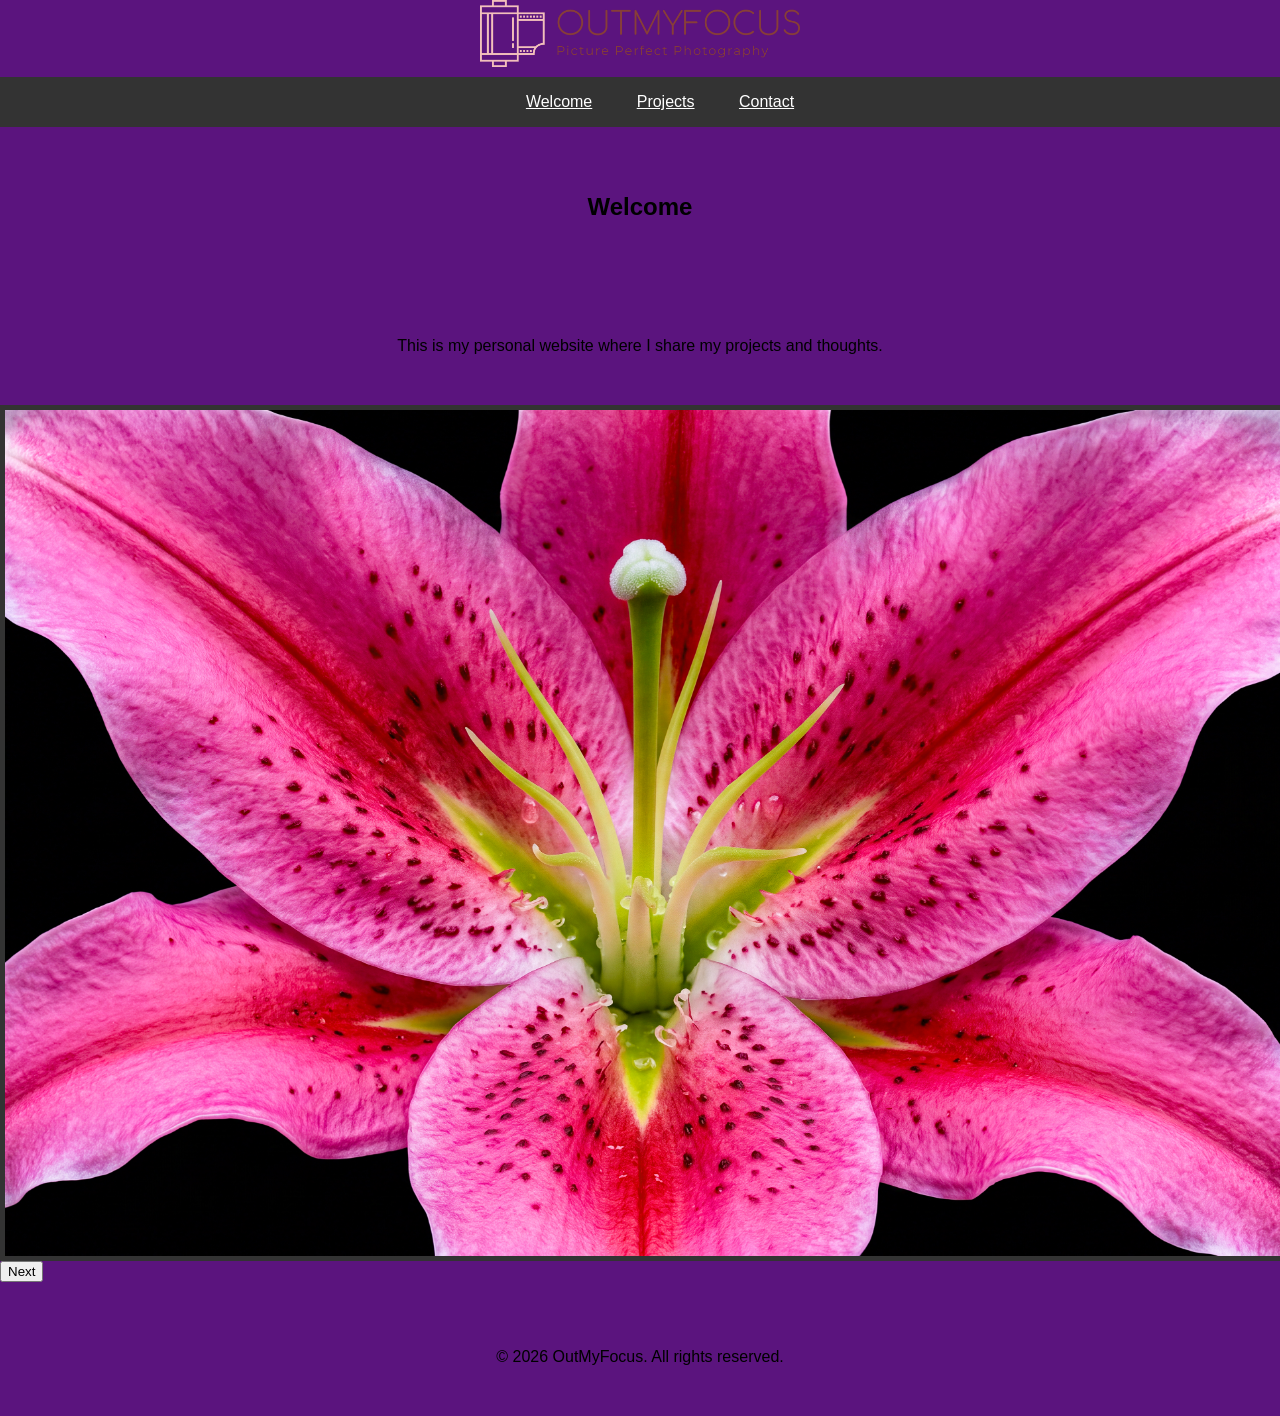
==== Personal Website Due October 26/index.html @ 93dcdf12 "Update personal website: tweak layout, add script features" ====
<!doctype html>
<html lang="en">
  <head>
    <script defer src="script.js"></script>
    <meta charset="UTF-8" />
    <meta name="viewport" content="width=device-width, initial-scale=1.0" />
    <title>OutMyFocus</title>
    <link rel="stylesheet" href="style.css" />
  </head>
  <body>
    <header>
      <section id="logo">
        <img src="logo.png" alt="OutMyFocus Logo" />
      </section>
      <nav id="navbar">
        <ol>
          <a href="#welcome">Welcome</a>
          <a href="#projects">Projects</a>
          <a href="#contact">Contact</a>
        </ol>
      </nav>
    </header>
    <main>
      <section id="welcome">
        <h1>Welcome</h1>
        <p>
          This is my personal website where I share my projects and thoughts.
        </p>
        <div id="Slideshow">
          <img src="slideshow/01.jpg" alt="Slideshow Image" />
          <button>Next</button>
        </div>
      </section>
      </div>
    </main>
    <footer>
      <p>&copy; 2026 OutMyFocus. All rights reserved.</p>
    </footer>
  </body>
</html>
---- Personal Website Due October 26/style.css ----
#logo img {
  height: auto;
  width: 25%;
  display: block;
  margin: 0 auto;
  padding-bottom: 10px;
  /* background-color: rgba(0, 0, 0, 0.233); */
}
#navbar {
  background-color: #333;
  overflow: hidden;
  display: block;
  margin: 0 auto;
  text-align: center;
}
#navbar a {
  float: none;
  color: #ffffff;
  text-align: center;
  padding: 14px 20px;
}
#navbar a:hover {
  background-color: #ddd;
  color: rgb(255, 0, 0);
  text-decoration: underline;
}
body {
  font-family: Arial, sans-serif;
  margin: 0;
  padding: 0;
  background-color: rgb(91, 20, 126);
}
#welcome h1,
p {
  text-align: center;
  padding: 50px;
  margin: 1rem 0rem 0rem;
}
#Slideshow img {
  width: 100%;
  height: auto;
  display: block;
  margin: auto;
  border: #333 solid 5px;
  border-image: auto 30% 30% 30% 30% round;
}
#slideshow button {
  display: block;
  margin: 20px auto;
  padding: 10px 20px;
  font-size: 16px;
  background-color: #333;
  color: #fff;
  border: none;
  cursor: pointer;
  position: absolute;
}
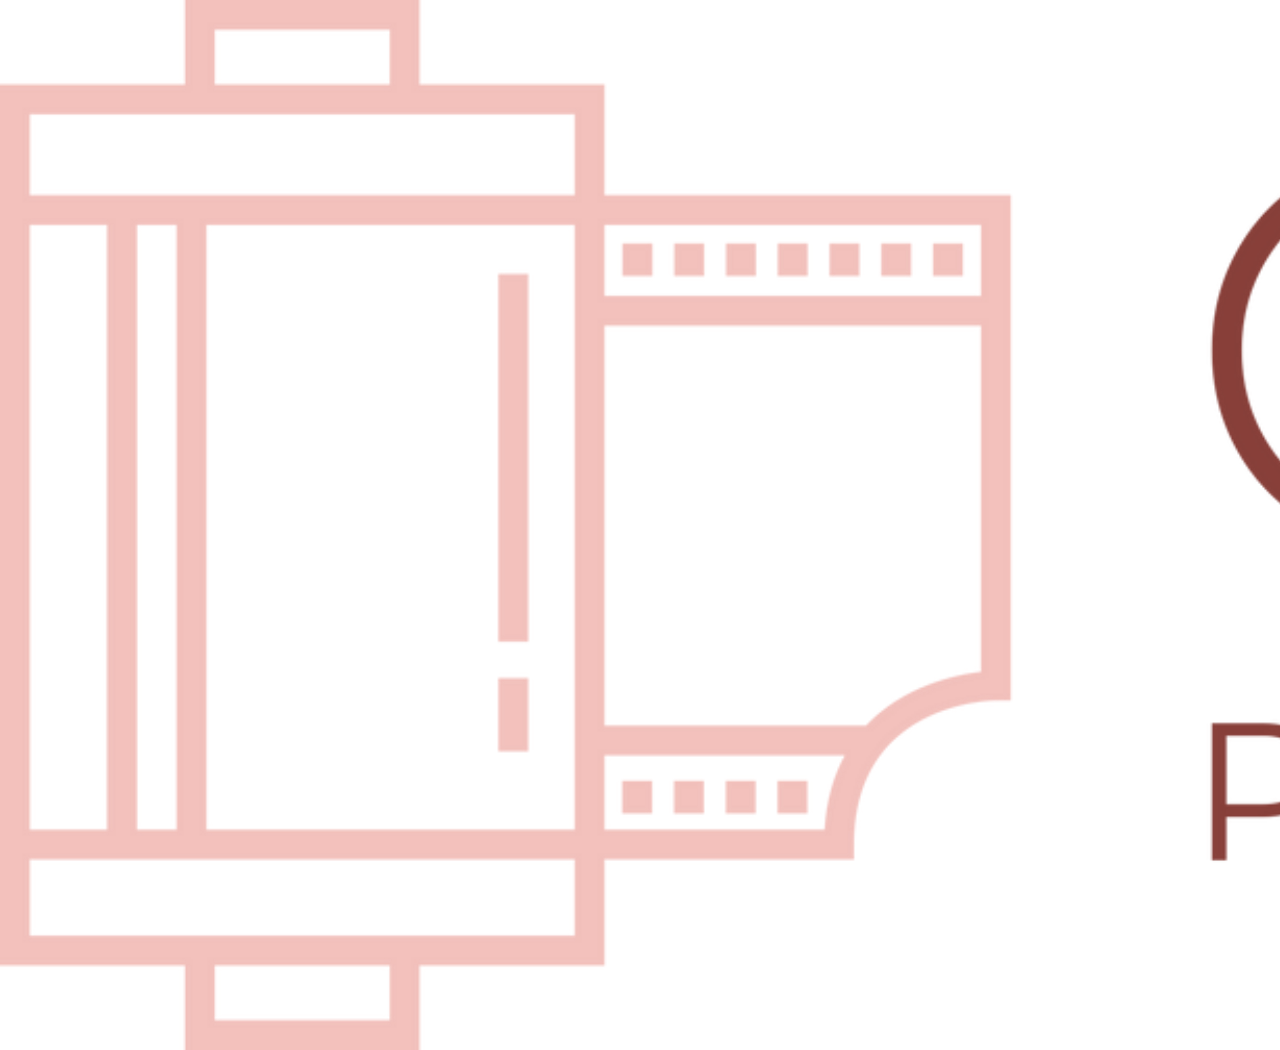
==== commit f67b30ed: "commit" ====
--- a/Personal Website Due October 26/index.html
+++ b/Personal Website Due October 26/index.html
@@ -1,40 +1,20 @@
 <!doctype html>
 <html lang="en">
   <head>
-    <script defer src="script.js"></script>
+    <link
+      href="https://cdn.jsdelivr.net/npm/bootstrap@5.3.0/dist/css/bootstrap.min.css"
+      rel="stylesheet"
+      integrity="sha384-9ndCyUaIbzAi2FUVXJi0CjmCapSmO7SnpJef0486qhLnuZ2cdeRhO02iuK6FUUVM"
+      crossorigin="anonymous" />
     <meta charset="UTF-8" />
     <meta name="viewport" content="width=device-width, initial-scale=1.0" />
     <title>OutMyFocus</title>
-    <link rel="stylesheet" href="style.css" />
   </head>
   <body>
     <header>
       <section id="logo">
         <img src="logo.png" alt="OutMyFocus Logo" />
       </section>
-      <nav id="navbar">
-        <ol>
-          <a href="#welcome">Welcome</a>
-          <a href="#projects">Projects</a>
-          <a href="#contact">Contact</a>
-        </ol>
-      </nav>
     </header>
-    <main>
-      <section id="welcome">
-        <h1>Welcome</h1>
-        <p>
-          This is my personal website where I share my projects and thoughts.
-        </p>
-        <div id="Slideshow">
-          <img src="slideshow/01.jpg" alt="Slideshow Image" />
-          <button>Next</button>
-        </div>
-      </section>
-      </div>
-    </main>
-    <footer>
-      <p>&copy; 2026 OutMyFocus. All rights reserved.</p>
-    </footer>
   </body>
 </html>
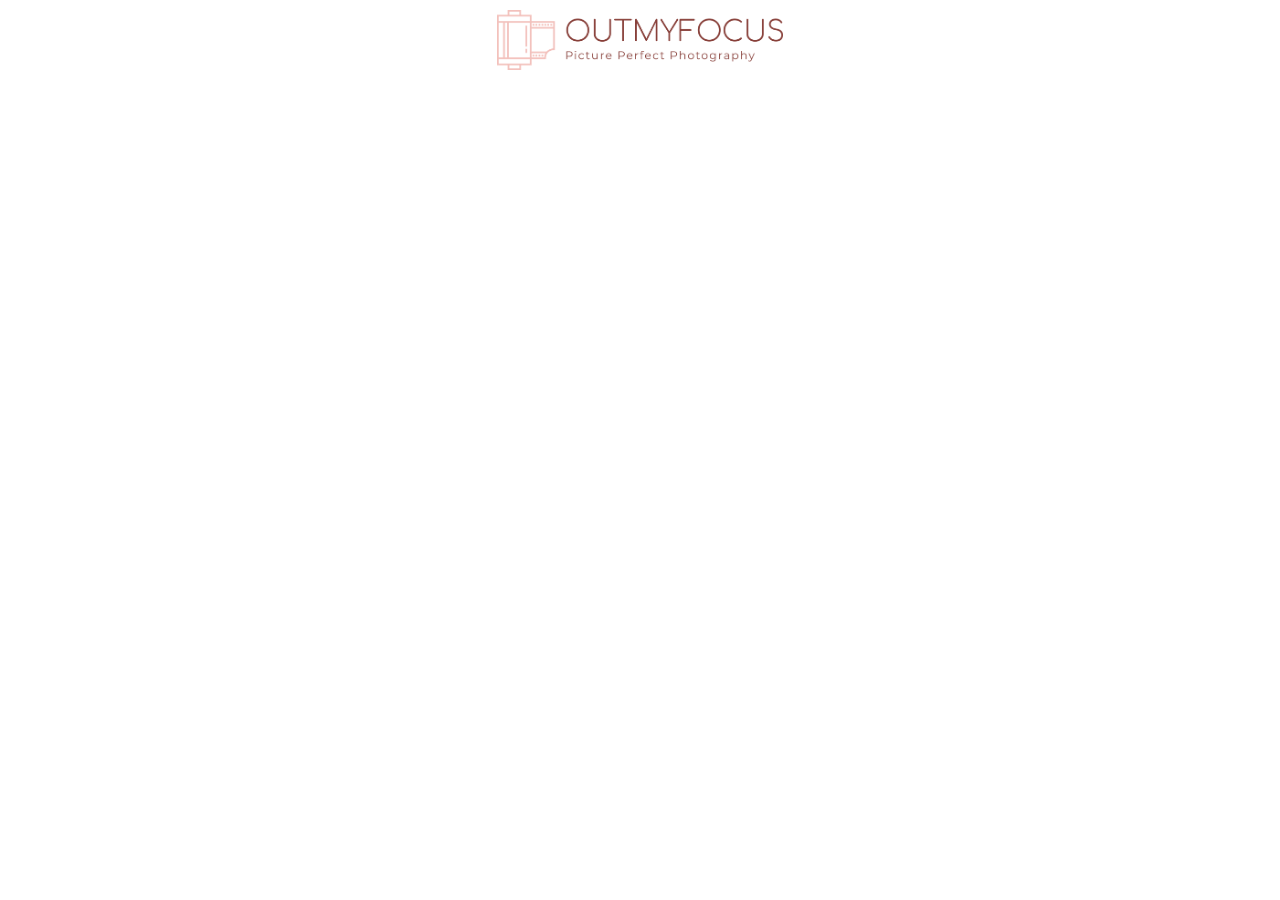
==== commit e7c9e5d3: "commit" ====
--- a/Personal Website Due October 26/index.html
+++ b/Personal Website Due October 26/index.html
@@ -6,6 +6,7 @@
       rel="stylesheet"
       integrity="sha384-9ndCyUaIbzAi2FUVXJi0CjmCapSmO7SnpJef0486qhLnuZ2cdeRhO02iuK6FUUVM"
       crossorigin="anonymous" />
+    <link rel="stylesheet" href="style.css" />
     <meta charset="UTF-8" />
     <meta name="viewport" content="width=device-width, initial-scale=1.0" />
     <title>OutMyFocus</title>
--- a/Personal Website Due October 26/style.css
+++ b/Personal Website Due October 26/style.css
@@ -0,0 +1,14 @@
+header {
+  display: flex;
+  align-items: center;
+  justify-content: center;
+  padding: 10px 20px;
+  background-color: #ffffff;
+  position: sticky;
+  top: 0;
+}
+
+#logo img {
+  height: 60px;
+  width: auto;
+}
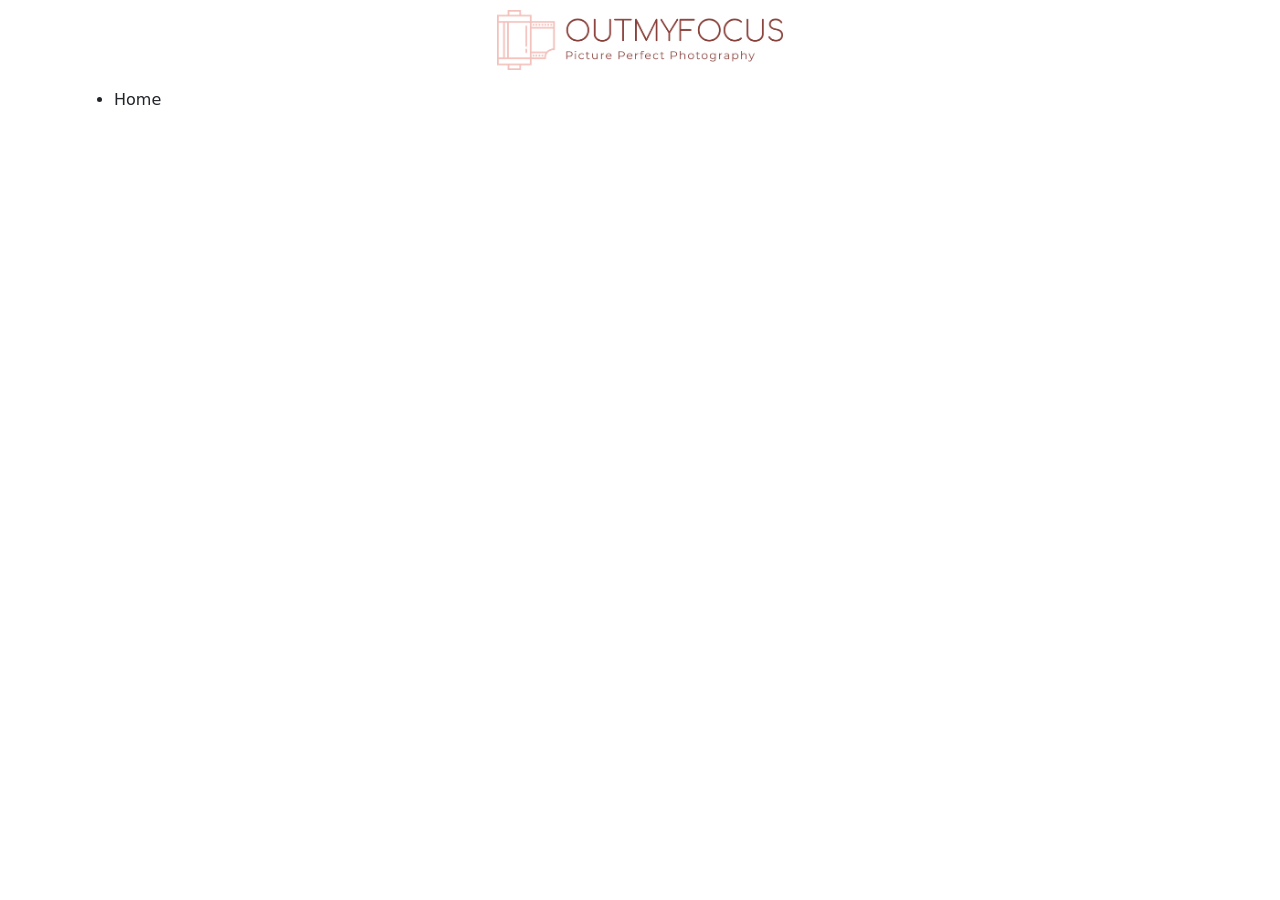
==== commit e541d832: "commit" ====
--- a/Personal Website Due October 26/index.html
+++ b/Personal Website Due October 26/index.html
@@ -2,6 +2,7 @@
 <html lang="en">
   <head>
     <link
+      defer
       href="https://cdn.jsdelivr.net/npm/bootstrap@5.3.0/dist/css/bootstrap.min.css"
       rel="stylesheet"
       integrity="sha384-9ndCyUaIbzAi2FUVXJi0CjmCapSmO7SnpJef0486qhLnuZ2cdeRhO02iuK6FUUVM"
@@ -17,5 +18,17 @@
         <img src="logo.png" alt="OutMyFocus Logo" />
       </section>
     </header>
+    <main>
+      <div class="container">
+        <nav class="navbar accordion sm:navbar">
+          <ul>
+            <li class="nav-item">
+              <a class="nav-link">Home</a>
+            </li>
+          </ul>
+        </nav>
+      </div>
+    </main>
+    <footer></footer>
   </body>
 </html>
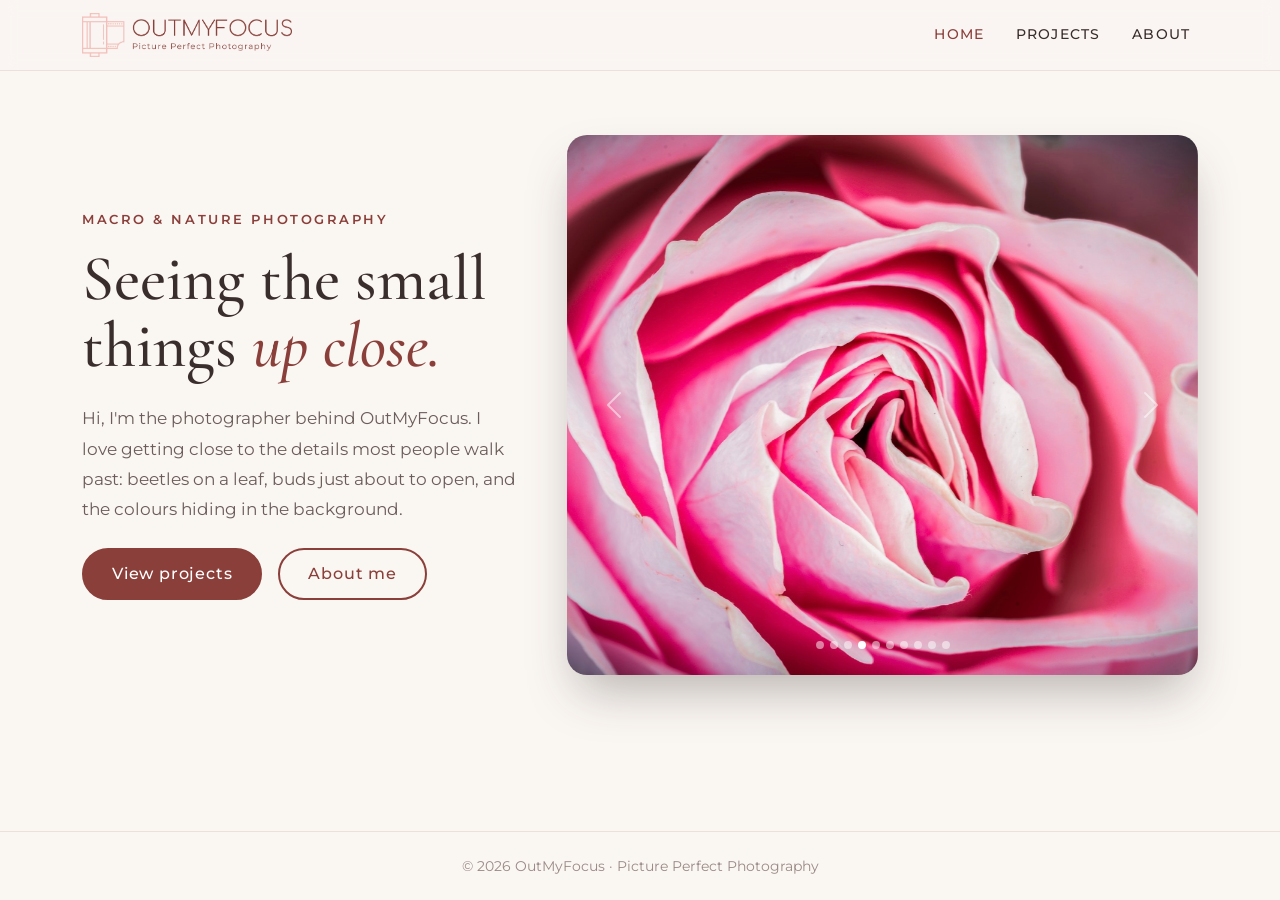
==== commit ead0ba1b: "commit" ====
--- a/Personal Website Due October 26/index.html
+++ b/Personal Website Due October 26/index.html
@@ -1,34 +1,154 @@
 <!doctype html>
 <html lang="en">
   <head>
+    <meta charset="UTF-8" />
+    <meta name="viewport" content="width=device-width, initial-scale=1.0" />
     <link
-      defer
       href="https://cdn.jsdelivr.net/npm/bootstrap@5.3.0/dist/css/bootstrap.min.css"
       rel="stylesheet"
       integrity="sha384-9ndCyUaIbzAi2FUVXJi0CjmCapSmO7SnpJef0486qhLnuZ2cdeRhO02iuK6FUUVM"
       crossorigin="anonymous" />
+    <link rel="preconnect" href="https://fonts.googleapis.com" />
+    <link rel="preconnect" href="https://fonts.gstatic.com" crossorigin />
+    <link
+      href="https://fonts.googleapis.com/css2?family=Cormorant+Garamond:ital,wght@0,500;1,500&family=Montserrat:wght@400;500;600&display=swap"
+      rel="stylesheet" />
     <link rel="stylesheet" href="style.css" />
-    <meta charset="UTF-8" />
-    <meta name="viewport" content="width=device-width, initial-scale=1.0" />
     <title>OutMyFocus</title>
+    <script
+      defer
+      src="https://cdn.jsdelivr.net/npm/bootstrap@5.3.0/dist/js/bootstrap.bundle.min.js"
+      integrity="sha384-geWF76RCwLtnZ8qwWowPQNguL3RmwHVBC9FhGdlKrxdiJJigb/j/68SIy3Te4Bkz"
+      crossorigin="anonymous"></script>
+    <script defer src="script.js"></script>
   </head>
   <body>
     <header>
-      <section id="logo">
-        <img src="logo.png" alt="OutMyFocus Logo" />
-      </section>
+      <nav class="navbar navbar-expand-md">
+        <div class="container">
+          <a class="navbar-brand" href="index.html">
+            <img class="logo" src="logo.png" alt="OutMyFocus Logo" />
+          </a>
+          <button
+            class="navbar-toggler"
+            type="button"
+            data-bs-toggle="collapse"
+            data-bs-target="#main-nav"
+            aria-controls="main-nav"
+            aria-expanded="false"
+            aria-label="Toggle navigation">
+            <span class="navbar-toggler-icon"></span>
+          </button>
+          <div class="collapse navbar-collapse" id="main-nav">
+            <ul class="navbar-nav ms-auto">
+              <li class="nav-item">
+                <a class="nav-link active" aria-current="page" href="index.html"
+                  >Home</a
+                >
+              </li>
+              <li class="nav-item">
+                <a class="nav-link" href="projects.html">Projects</a>
+              </li>
+              <li class="nav-item">
+                <a class="nav-link" href="#">About</a>
+              </li>
+            </ul>
+          </div>
+        </div>
+      </nav>
     </header>
-    <main>
-      <div class="container">
-        <nav class="navbar accordion sm:navbar">
-          <ul>
-            <li class="nav-item">
-              <a class="nav-link">Home</a>
-            </li>
-          </ul>
-        </nav>
+
+    <main class="container hero">
+      <div class="row align-items-center g-5">
+        <!-- Left: introduction -->
+        <div class="col-lg-5">
+          <p class="eyebrow">Macro &amp; Nature Photography</p>
+          <h1 id="title">Seeing the small things <em>up close.</em></h1>
+          <p class="intro">
+            Hi, I'm the photographer behind OutMyFocus. I love getting close to
+            the details most people walk past: beetles on a leaf, buds just
+            about to open, and the colours hiding in the background.
+          </p>
+          <div class="d-flex flex-wrap gap-3 mt-4">
+            <a class="btn btn-brand" href="projects.html">View projects</a>
+            <a class="btn btn-outline-brand" href="#">About me</a>
+          </div>
+        </div>
+
+        <!-- Right: slideshow -->
+        <div class="col-lg-7">
+          <div
+            id="slideshow"
+            class="carousel slide carousel-fade"
+            data-bs-ride="carousel"
+            data-bs-interval="4000">
+            <div class="carousel-indicators">
+              <button type="button" data-bs-target="#slideshow" data-bs-slide-to="0" class="active" aria-current="true" aria-label="Photo 1"></button>
+              <button type="button" data-bs-target="#slideshow" data-bs-slide-to="1" aria-label="Photo 2"></button>
+              <button type="button" data-bs-target="#slideshow" data-bs-slide-to="2" aria-label="Photo 3"></button>
+              <button type="button" data-bs-target="#slideshow" data-bs-slide-to="3" aria-label="Photo 4"></button>
+              <button type="button" data-bs-target="#slideshow" data-bs-slide-to="4" aria-label="Photo 5"></button>
+              <button type="button" data-bs-target="#slideshow" data-bs-slide-to="5" aria-label="Photo 6"></button>
+              <button type="button" data-bs-target="#slideshow" data-bs-slide-to="6" aria-label="Photo 7"></button>
+              <button type="button" data-bs-target="#slideshow" data-bs-slide-to="7" aria-label="Photo 8"></button>
+              <button type="button" data-bs-target="#slideshow" data-bs-slide-to="8" aria-label="Photo 9"></button>
+              <button type="button" data-bs-target="#slideshow" data-bs-slide-to="9" aria-label="Photo 10"></button>
+            </div>
+            <div class="carousel-inner">
+              <div class="carousel-item active">
+                <img src="slideshow/01.jpg" class="d-block w-100" alt="Photo 1" />
+              </div>
+              <div class="carousel-item">
+                <img src="slideshow/02.jpg" class="d-block w-100" alt="Photo 2" />
+              </div>
+              <div class="carousel-item">
+                <img src="slideshow/03.jpg" class="d-block w-100" alt="Photo 3" />
+              </div>
+              <div class="carousel-item">
+                <img src="slideshow/04.jpg" class="d-block w-100" alt="Photo 4" />
+              </div>
+              <div class="carousel-item">
+                <img src="slideshow/05.jpg" class="d-block w-100" alt="Photo 5" />
+              </div>
+              <div class="carousel-item">
+                <img src="slideshow/06.jpg" class="d-block w-100" alt="Photo 6" />
+              </div>
+              <div class="carousel-item">
+                <img src="slideshow/07.jpg" class="d-block w-100" alt="Photo 7" />
+              </div>
+              <div class="carousel-item">
+                <img src="slideshow/08.jpg" class="d-block w-100" alt="Photo 8" />
+              </div>
+              <div class="carousel-item">
+                <img src="slideshow/09.jpg" class="d-block w-100" alt="Photo 9" />
+              </div>
+              <div class="carousel-item">
+                <img src="slideshow/10.jpg" class="d-block w-100" alt="Photo 10" />
+              </div>
+            </div>
+            <button
+              class="carousel-control-prev"
+              type="button"
+              data-bs-target="#slideshow"
+              data-bs-slide="prev">
+              <span class="carousel-control-prev-icon" aria-hidden="true"></span>
+              <span class="visually-hidden">Previous</span>
+            </button>
+            <button
+              class="carousel-control-next"
+              type="button"
+              data-bs-target="#slideshow"
+              data-bs-slide="next">
+              <span class="carousel-control-next-icon" aria-hidden="true"></span>
+              <span class="visually-hidden">Next</span>
+            </button>
+          </div>
+        </div>
       </div>
     </main>
-    <footer></footer>
+
+    <footer>
+      <p>&copy; 2026 OutMyFocus &middot; Picture Perfect Photography</p>
+    </footer>
   </body>
 </html>
--- a/Personal Website Due October 26/style.css
+++ b/Personal Website Due October 26/style.css
@@ -1,14 +1,146 @@
+/* Colours taken from the logo */
+:root {
+  --cream: #faf6f2;
+  --blush: #f3c2bb;
+  --brick: #8b3f3a;
+  --brick-dark: #6e2f2b;
+  --ink: #3a2e2c;
+}
+
+body {
+  background-color: var(--cream);
+  color: var(--ink);
+  font-family: "Montserrat", sans-serif;
+  min-height: 100vh;
+  display: flex;
+  flex-direction: column;
+}
+
+/* ---------- Header / navbar ---------- */
 header {
-  display: flex;
-  align-items: center;
-  justify-content: center;
-  padding: 10px 20px;
-  background-color: #ffffff;
   position: sticky;
   top: 0;
+  z-index: 1030; /* keeps the navbar above the slideshow when scrolling */
+  background-color: rgba(250, 246, 242, 0.9);
+  backdrop-filter: blur(8px);
+  border-bottom: 1px solid rgba(139, 63, 58, 0.12);
 }
 
-#logo img {
-  height: 60px;
+.logo {
+  height: 44px;
   width: auto;
 }
+
+.nav-link {
+  color: var(--ink);
+  font-weight: 500;
+  font-size: 0.9rem;
+  letter-spacing: 0.08em;
+  text-transform: uppercase;
+  margin-left: 1rem;
+}
+
+.nav-link:hover,
+.nav-link.active {
+  color: var(--brick) !important;
+}
+
+/* ---------- Homepage hero ---------- */
+.hero {
+  flex: 1; /* pushes the footer to the bottom of the screen */
+  padding-top: 4rem;
+  padding-bottom: 4rem;
+}
+
+.eyebrow {
+  color: var(--brick);
+  font-size: 0.8rem;
+  font-weight: 600;
+  letter-spacing: 0.2em;
+  text-transform: uppercase;
+  margin-bottom: 1rem;
+}
+
+#title {
+  font-family: "Cormorant Garamond", serif;
+  font-weight: 500;
+  font-size: clamp(2.5rem, 5vw, 4rem);
+  line-height: 1.05;
+  margin-bottom: 1.5rem;
+}
+
+#title em {
+  color: var(--brick);
+}
+
+.intro {
+  font-size: 1.05rem;
+  line-height: 1.8;
+  color: #6b5d5a;
+  max-width: 34rem;
+}
+
+/* ---------- Buttons ---------- */
+.btn-brand,
+.btn-outline-brand {
+  padding: 0.75rem 1.75rem;
+  border-radius: 999px;
+  font-weight: 500;
+  letter-spacing: 0.05em;
+  transition: all 0.2s ease;
+}
+
+.btn-brand {
+  background-color: var(--brick);
+  border: 2px solid var(--brick);
+  color: #fff;
+}
+
+.btn-brand:hover {
+  background-color: var(--brick-dark);
+  border-color: var(--brick-dark);
+  color: #fff;
+  transform: translateY(-2px);
+}
+
+.btn-outline-brand {
+  border: 2px solid var(--brick);
+  color: var(--brick);
+}
+
+.btn-outline-brand:hover {
+  background-color: var(--blush);
+  color: var(--brick-dark);
+  transform: translateY(-2px);
+}
+
+/* ---------- Slideshow ---------- */
+#slideshow {
+  border-radius: 1.25rem;
+  overflow: hidden;
+  box-shadow: 0 25px 50px -12px rgba(58, 46, 44, 0.35);
+}
+
+#slideshow img {
+  height: clamp(300px, 60vh, 560px);
+  object-fit: cover;
+}
+
+.carousel-indicators [data-bs-target] {
+  width: 8px;
+  height: 8px;
+  border-radius: 50%;
+}
+
+/* ---------- Footer ---------- */
+footer {
+  text-align: center;
+  padding: 1.5rem;
+  font-size: 0.85rem;
+  color: #9a8a86;
+  border-top: 1px solid rgba(139, 63, 58, 0.12);
+}
+
+footer p {
+  margin: 0;
+}
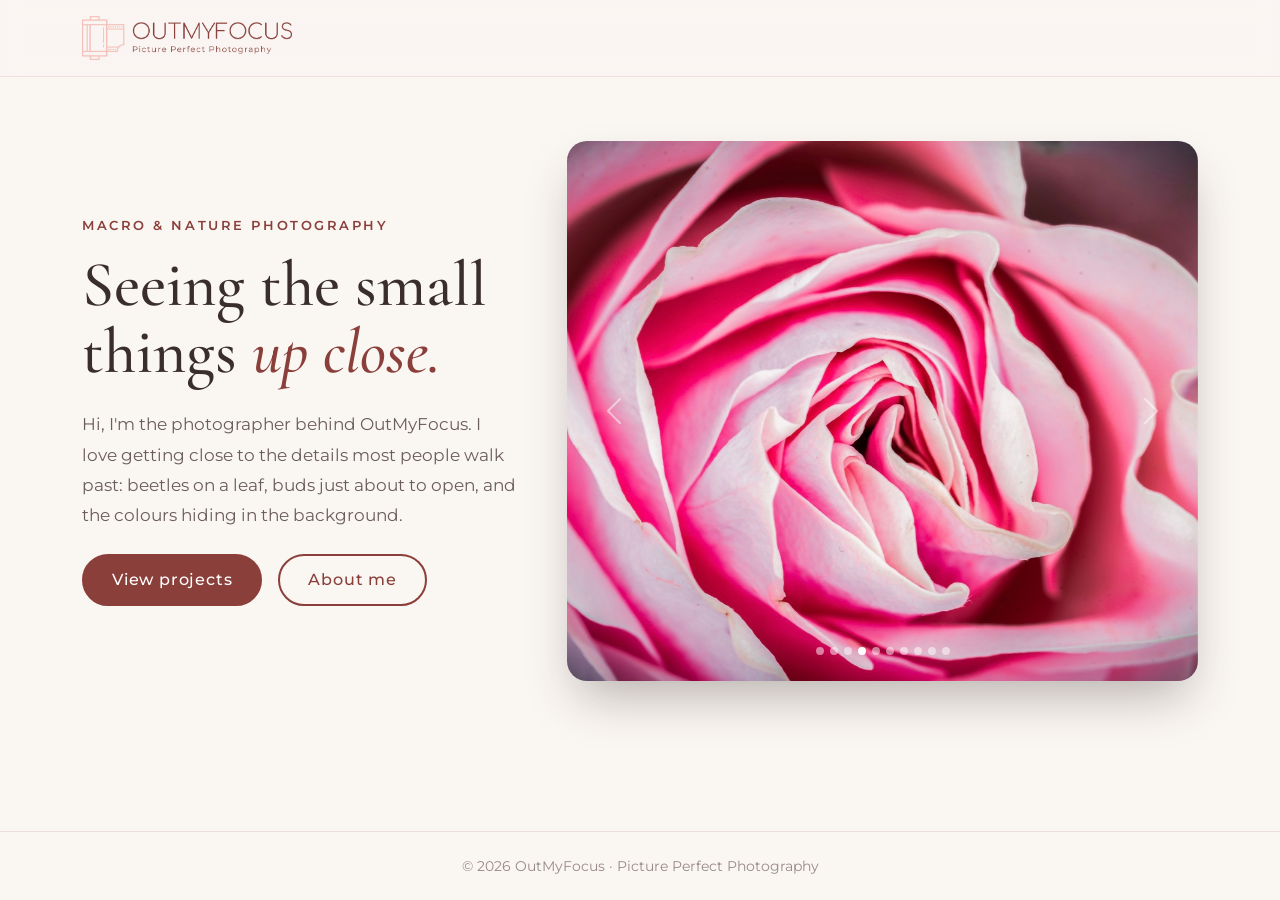
==== commit 763e86c3: "commit" ====
--- a/Personal Website Due October 26/index.html
+++ b/Personal Website Due October 26/index.html
@@ -24,38 +24,10 @@
   </head>
   <body>
     <header>
-      <nav class="navbar navbar-expand-md">
-        <div class="container">
-          <a class="navbar-brand" href="index.html">
-            <img class="logo" src="logo.png" alt="OutMyFocus Logo" />
-          </a>
-          <button
-            class="navbar-toggler"
-            type="button"
-            data-bs-toggle="collapse"
-            data-bs-target="#main-nav"
-            aria-controls="main-nav"
-            aria-expanded="false"
-            aria-label="Toggle navigation">
-            <span class="navbar-toggler-icon"></span>
-          </button>
-          <div class="collapse navbar-collapse" id="main-nav">
-            <ul class="navbar-nav ms-auto">
-              <li class="nav-item">
-                <a class="nav-link active" aria-current="page" href="index.html"
-                  >Home</a
-                >
-              </li>
-              <li class="nav-item">
-                <a class="nav-link" href="projects.html">Projects</a>
-              </li>
-              <li class="nav-item">
-                <a class="nav-link" href="#">About</a>
-              </li>
-            </ul>
-          </div>
-        </div>
-      </nav>
+      <!-- No navbar on the homepage: the buttons below do the navigating -->
+      <div class="container py-3">
+        <img class="logo" src="logo.png" alt="OutMyFocus Logo" />
+      </div>
     </header>
 
     <main class="container hero">
@@ -71,7 +43,7 @@
           </p>
           <div class="d-flex flex-wrap gap-3 mt-4">
             <a class="btn btn-brand" href="projects.html">View projects</a>
-            <a class="btn btn-outline-brand" href="#">About me</a>
+            <a class="btn btn-outline-brand" href="about.html">About me</a>
           </div>
         </div>
 
--- a/Personal Website Due October 26/style.css
+++ b/Personal Website Due October 26/style.css
@@ -45,8 +45,9 @@
   color: var(--brick) !important;
 }
 
-/* ---------- Homepage hero ---------- */
-.hero {
+/* ---------- Main content (homepage hero and other pages) ---------- */
+.hero,
+.page {
   flex: 1; /* pushes the footer to the bottom of the screen */
   padding-top: 4rem;
   padding-bottom: 4rem;
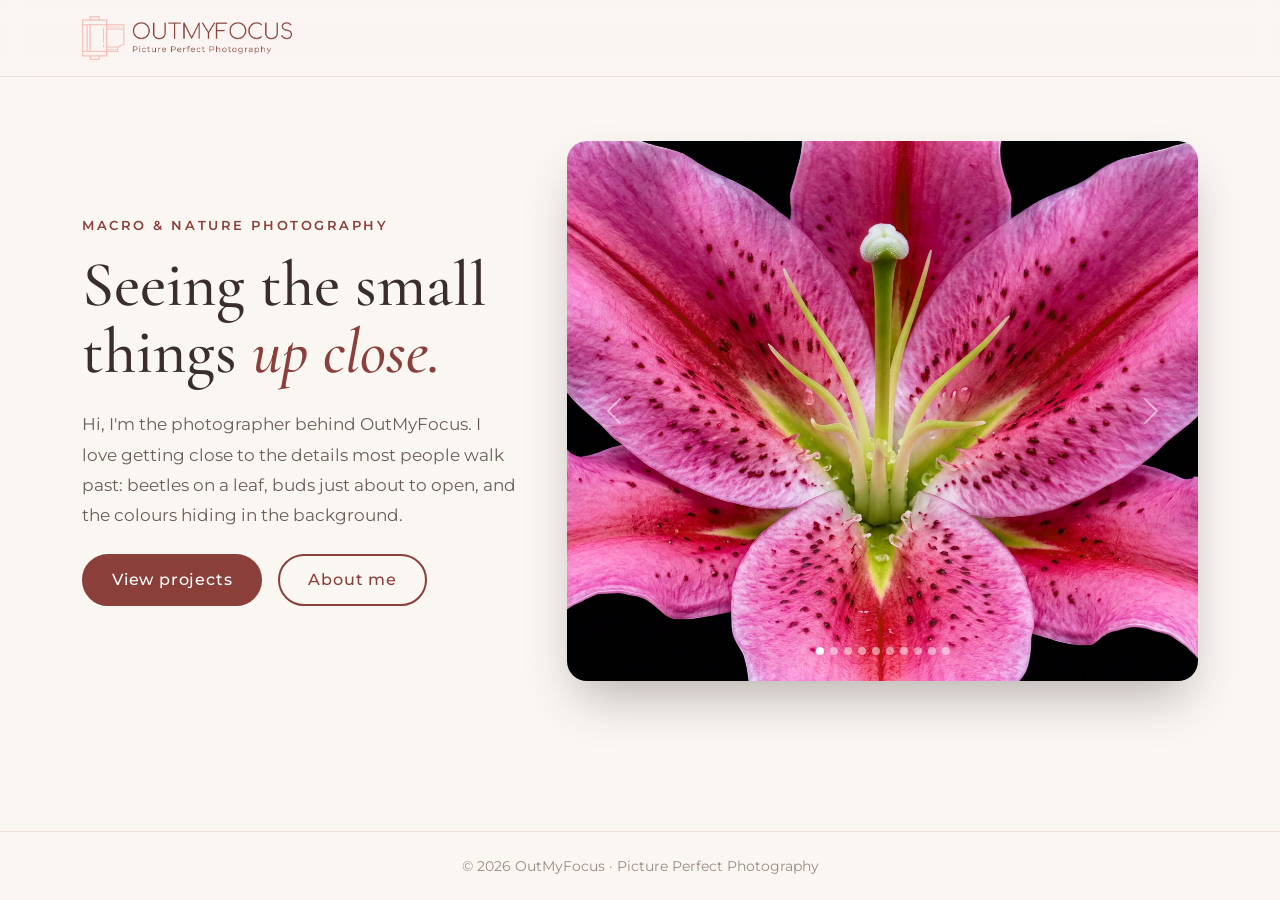
==== commit 98b609af: "commit" ====
--- a/Personal Website Due October 26/index.html
+++ b/Personal Website Due October 26/index.html
@@ -20,7 +20,6 @@
       src="https://cdn.jsdelivr.net/npm/bootstrap@5.3.0/dist/js/bootstrap.bundle.min.js"
       integrity="sha384-geWF76RCwLtnZ8qwWowPQNguL3RmwHVBC9FhGdlKrxdiJJigb/j/68SIy3Te4Bkz"
       crossorigin="anonymous"></script>
-    <script defer src="script.js"></script>
   </head>
   <body>
     <header>
